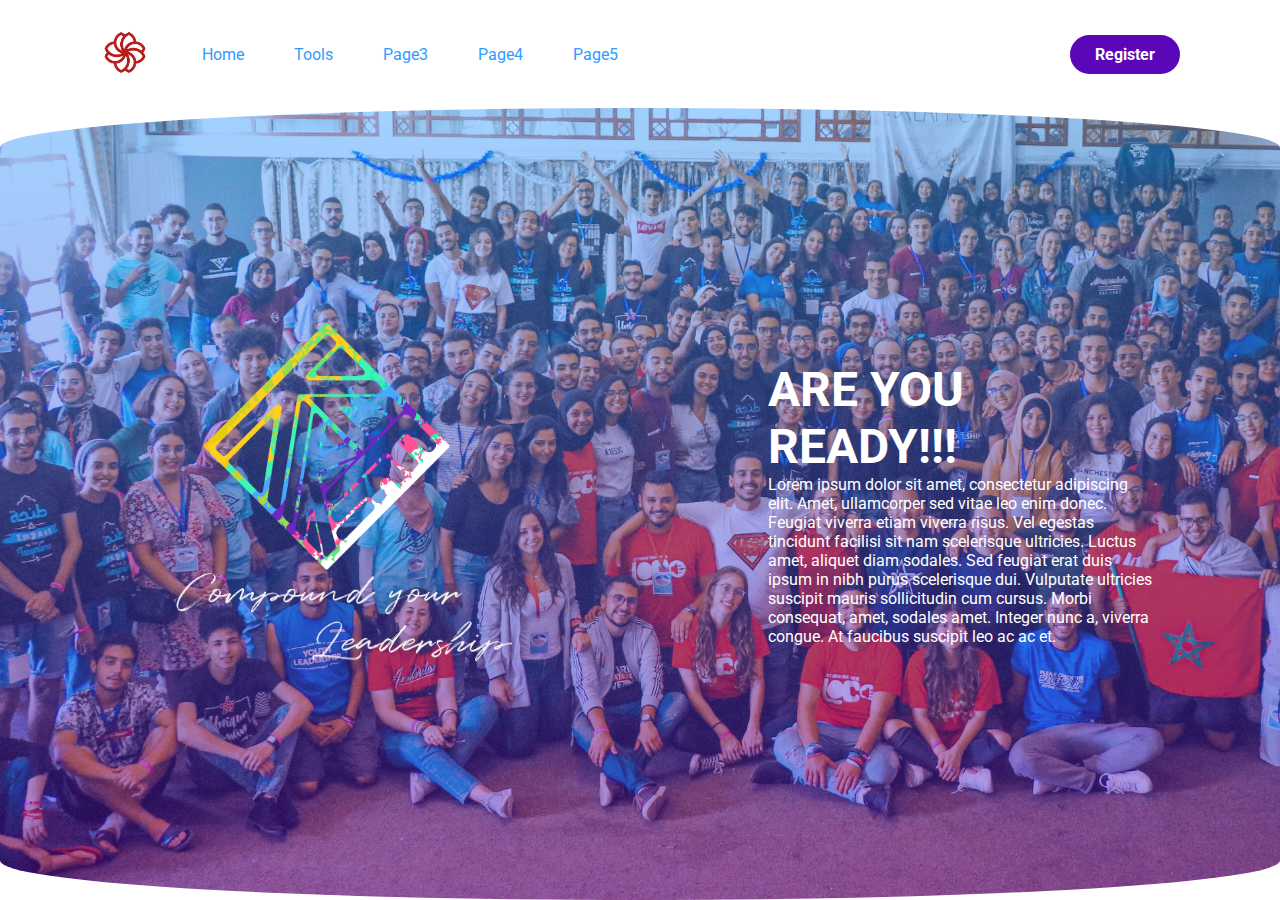
==== index.html @ 865fa2f1 "first commit" ====
<!DOCTYPE html>
<html lang="en">
<head>
    <meta charset="UTF-8">
    <meta name="viewport" content="width=device-width, initial-scale=1.0">
    <link rel="stylesheet" href="./styles/style.css">
    <link href="https://fonts.googleapis.com/css2?family=Roboto:wght@300;400;500;700&display=swap" rel="stylesheet">
    <title>Kick'Off</title>
</head>
<body>
    
    <header>
        <div class="logo">
            <img src="./images/IKIGAI.png" alt="IKIGAI's logo">
        </div>

        <div class="nav-bar">
            <ul>
                <li><a href="" class="link1">Home</a></li>
                <li><a href="" class="link2">Tools</a></li>
                <li><a href="" class="link3">Page3</a></li>
                <li><a href="" class="link4">Page4</a></li>
                <li><a href="" class="link5">Page5</a></li>
            </ul>
        </div>

        <a href="" class="register-btn">Register</a>
    </header>

    <div class="section1">
        <div class="hero-container">
            <img src="./images/logokick.png" alt="kick'off's logo" class="logo-kickoff">
            
    
            <div class="hero-section">
                <div class="attraction-phrase">ARE YOU READY!!!</div>
    
                <div class="countdown">
                    
                </div>
    
                <div class="hero-text">
                    Lorem ipsum dolor sit amet, consectetur adipiscing elit. Amet, ullamcorper sed vitae leo enim donec. Feugiat viverra etiam viverra risus. Vel egestas tincidunt facilisi sit nam scelerisque ultricies. Luctus amet, aliquet diam sodales. Sed feugiat erat duis ipsum in nibh purus scelerisque dui. Vulputate ultricies suscipit mauris sollicitudin cum cursus. Morbi consequat, amet, sodales amet. Integer nunc a, viverra congue. At faucibus suscipit leo ac ac et.
                </div>
            </div>
        </div>
    </div>

</body>
</html>
---- styles/style.css ----
* {
    margin: 0;
    padding: 0;
    box-sizing: border-box;
}

body, html {
    width: 100vw;
    overflow-x: hidden;
}

/* header styles */

header {
    position: fixed;
    z-index: 2;
    background: #fff;
    width: 100%;
    height: 12vh;
    display: flex;
    flex-direction: row;
    align-items: center;
    justify-content: space-between;
    padding: 10px 100px;
    font-family: 'roboto', sans-serif;
}

header .logo img {
    width: 50px;
}

header .nav-bar ul {
    position: relative;
    right: 200px;
    display: flex;
    flex-direction: row;
}

header .nav-bar ul li {
    list-style: none;
}

header .nav-bar ul li a {
    text-decoration: none;
    color: #2f9bff;
    padding: 10px 25px;
}

/* link hover animation (in progress)*/

header .nav-bar ul li::after {
    content: '';
    background: #5A06B9;
    position: absolute;
    bottom: 0;
    transform: translateX(-100%);
    width: 0px;
    height: 2px;
    z-index: -1;
    opacity: 0;
    transition: all 0.3s ease;
}

header .nav-bar ul li:hover:after {
    opacity: 1;
    width: 50px;
}

/* **************** */

.register-btn {
    color: #fff;
    background: #5A06B9;
    padding: 10px 25px;
    border-radius: 25px;
    font-weight: 700;
    text-decoration: none;
}

/* hero section styles */

.section1 {
    position: absolute;
    top: 12vh;
    width: 100vw;
    height: 88vh;
    display: flex;
    align-items: center;
    background: linear-gradient(180deg, rgba(47, 155, 255, 0.45) 0%, rgba(90, 6, 185, 0.45) 100%), url(../images/bg.jpg);
    border-bottom-left-radius: 100% 10%;
    border-bottom-right-radius: 100% 10%;
    border-top-left-radius: 100% 10%;
    border-top-right-radius: 100% 10%;
    background-repeat: no-repeat;
    background-size: cover;
}

.hero-container {
    width: 100%;
    display: flex;
    flex-direction: row;
    align-items: center;
    justify-content: space-around;
    color: white;
    font-family: 'roboto', sans-serif;
}

.logo-kickoff {
    position: relative;
    width: 30%;
}

.hero-section {
    width: 30%;
}

.attraction-phrase {
    font-size: 3em;
    font-weight: 700;
}

.hero-text {
    font-size: 1em;
    font-weight: 400;
}
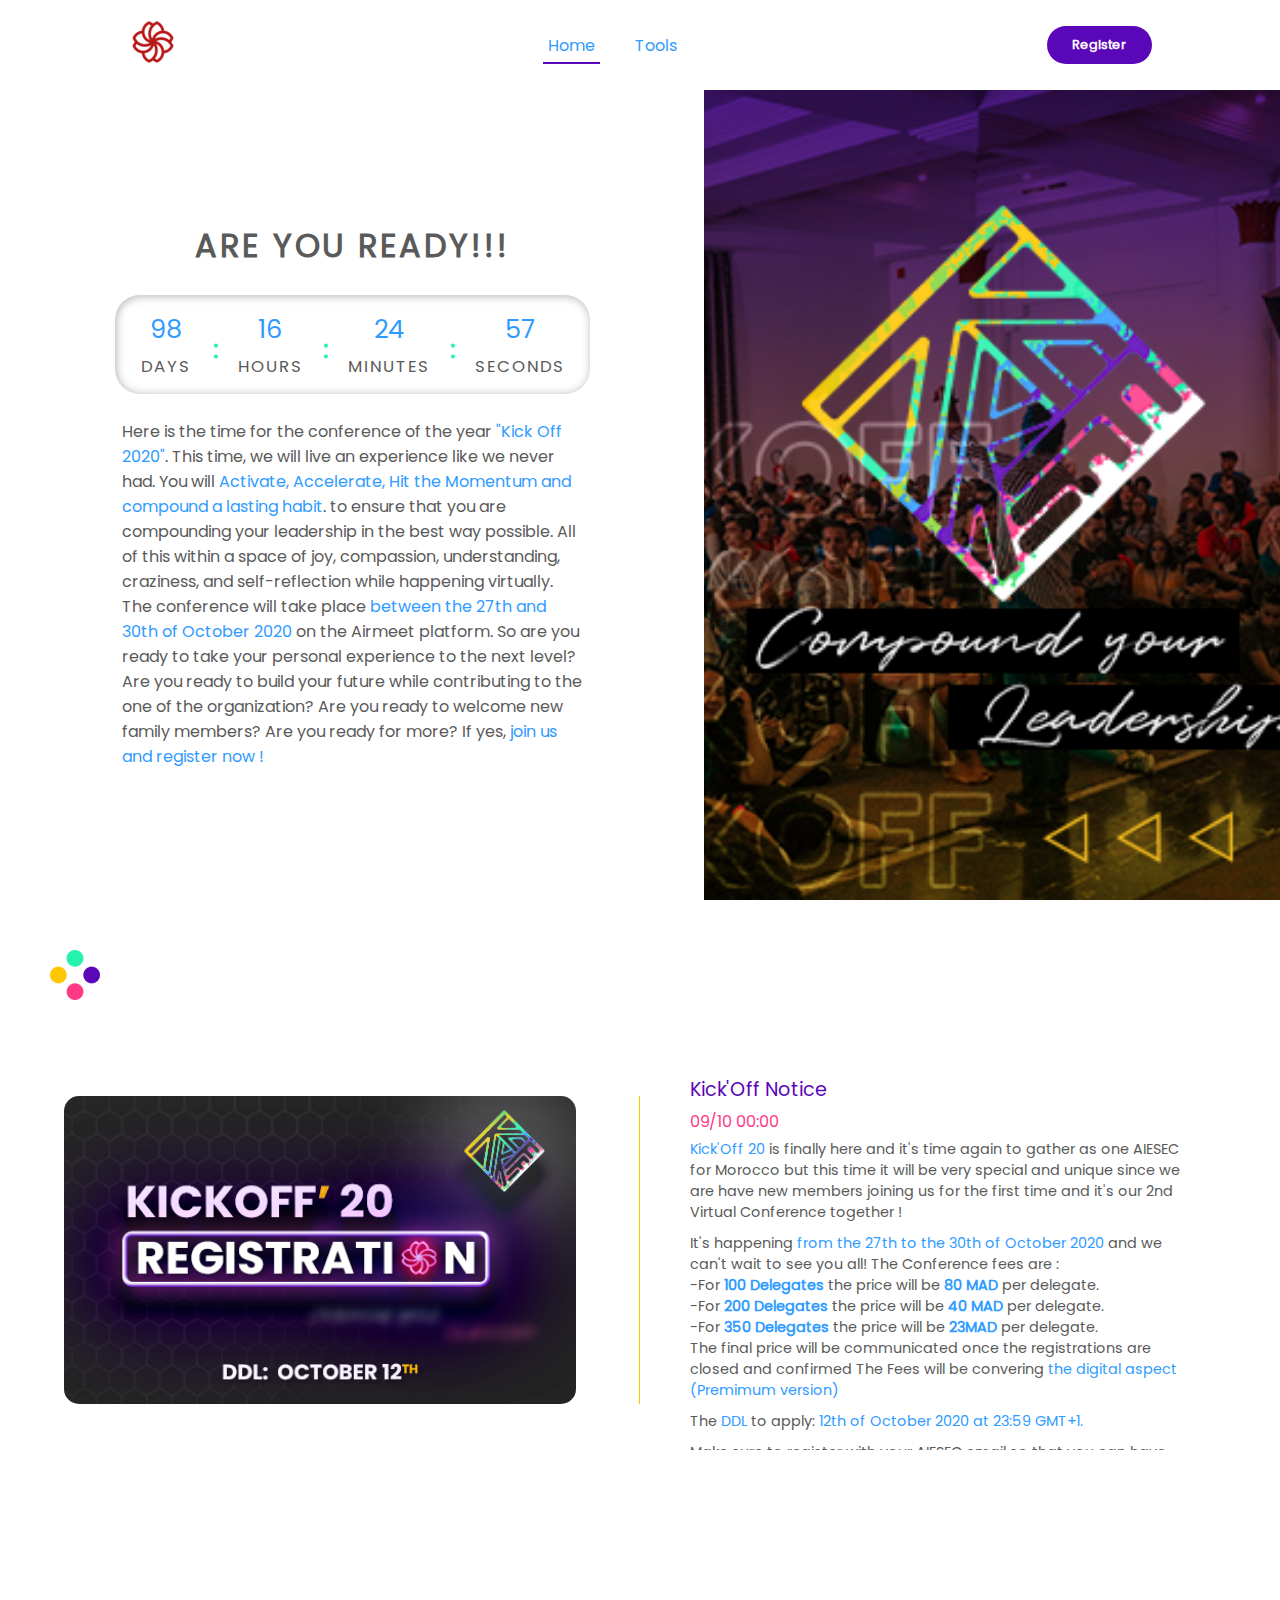
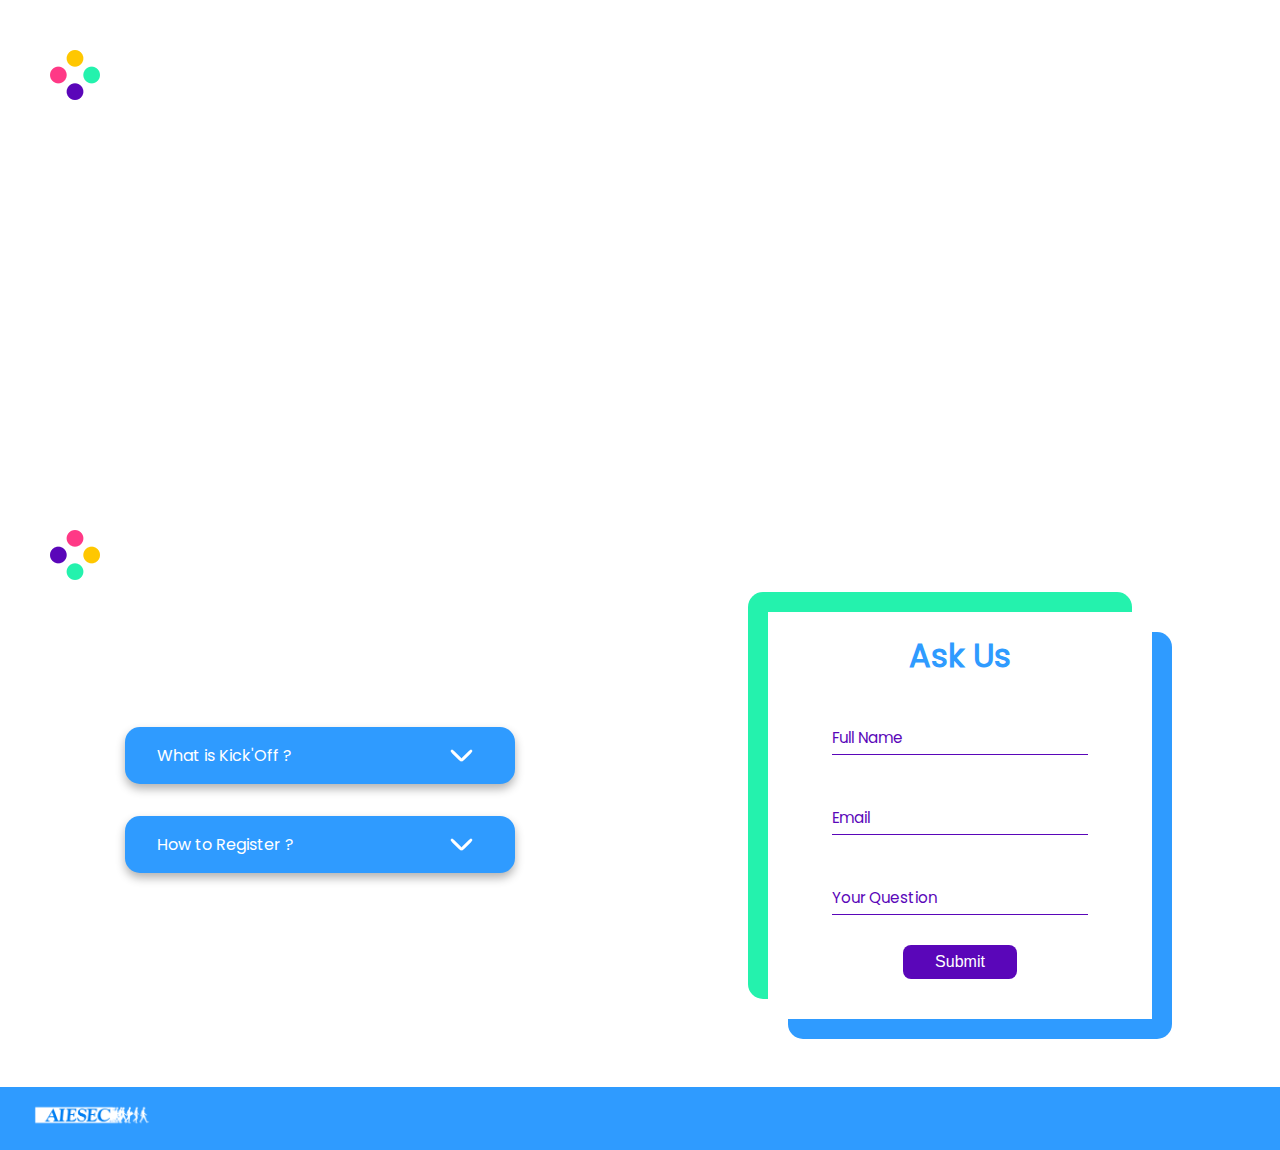
==== commit dc92748a: "commit" ====
--- a/index.html
+++ b/index.html
@@ -4,47 +4,306 @@
     <meta charset="UTF-8">
     <meta name="viewport" content="width=device-width, initial-scale=1.0">
     <link rel="stylesheet" href="./styles/style.css">
-    <link href="https://fonts.googleapis.com/css2?family=Roboto:wght@300;400;500;700&display=swap" rel="stylesheet">
+    <link href="https://fonts.googleapis.com/css2?family=Lato:wght@100;300;400;700&display=swap" rel="stylesheet">
+    <script src="https://cdnjs.cloudflare.com/ajax/libs/font-awesome/5.13.0/js/all.min.js" integrity="sha256-KzZiKy0DWYsnwMF+X1DvQngQ2/FxF7MF3Ff72XcpuPs=" crossorigin="anonymous"></script>
+    <script src="https://cdnjs.cloudflare.com/ajax/libs/jquery/3.5.1/jquery.min.js"
+    integrity="sha512-bLT0Qm9VnAYZDflyKcBaQ2gg0hSYNQrJ8RilYldYQ1FxQYoCLtUjuuRuZo+fjqhx/qtq/1itJ0C2ejDxltZVFg=="
+    crossorigin="anonymous"></script>
+    <script src="./app/countdown.js"></script>
+    <link rel="shortcut icon" href="./images/Logonotext.png" type="image/x-icon">
     <title>Kick'Off</title>
 </head>
 <body>
-    
-    <header>
-        <div class="logo">
-            <img src="./images/IKIGAI.png" alt="IKIGAI's logo">
+
+        <header>
+            <div class="logo">
+                <a href="http://aiesec.org.ma/" target="blank"><img src="./images/IKIGAI.png" alt="IKIGAI's logo"></a>
+            </div>
+    
+            <nav class="nav-bar">
+                <ul>
+                    <li class="active"><a href="index.html">Home</a></li>
+                    <li><a href="tools.html">Tools</a></li>
+                    <!-- <li><a href="">Page3</a></li>
+                    <li><a href="">Page4</a></li>
+                    <li><a href="">Page5</a></li> -->
+                </ul>
+            </nav>
+    
+            <a href="https://docs.google.com/forms/d/e/1FAIpQLSd0cgpL61pSbq9QSh-oVyb9ba2m7FX-TLFWpYero_SO0eTaPw/viewform?usp=sf_link" class="register-btn">Register</a>
+    
+            <div class="burger">
+                <div class="line1"></div>
+                <div class="line2"></div>
+                <div class="line3"></div>
+            </div>
+        </header>
+
+        
+        <div class="section1">
+            <div class="hero-section">
+                <div class="welcoming-phrase">ARE YOU READY!!!</div>
+    
+                <div class="countdown-main">
+                    <section id="countdown-container" class="countdown-container">
+                        <article id="js-countdown" class="countdown">
+                            <div class="date-part">
+                                <span id="js-days" class="number"></span>
+                                <span class="time">DAYS</span>
+                            </div>
+    
+                            <span id="js-separator" class="separator">:</span>
+    
+                            <div class="date-part">
+                                <span id="js-hours" class="number"></span>
+                                <span class="time">HOURS</span>
+                            </div>
+    
+                            <span id="js-separator" class="separator">:</span>
+    
+                            <div class="date-part">
+                                <span id="js-minutes" class="number"></span>
+                                <span class="time">MINUTES</span>
+                            </div>
+                            
+                            <span id="js-separator" class="separator">:</span>
+    
+                            <div class="date-part">
+                                <span id="js-seconds" class="number"></span>
+                                <span class="time">SECONDS</span>
+                            </div>
+                            
+                        </article>
+                    </section>
+                  </div>
+    
+                <div class="kickoff-text">
+                    Here is the time for the conference of the year <span style="color:#2f9bff;">"Kick Off 2020"</span>. This time, we will live an experience like we never had. You will <span style="color:#2f9bff;">Activate, Accelerate, Hit the Momentum and compound a lasting habit</span>. to ensure that you are compounding your leadership in the best way possible. All of this within a space of joy, compassion, understanding, craziness, and self-reflection while happening virtually. The conference will take place <span style="color:#2f9bff;">between the 27th and 30th of October 2020</span> on the Airmeet platform.
+                    So are you ready to take your personal experience to the next level? Are you ready to build your future while contributing to the one of the organization?  Are you ready to welcome new family members? Are you ready for more? If yes, <span style="color:#2f9bff;">join us and register now !</span>
+                </div>
+            </div>
+    
+            <div class="image-bg"></div>
+            
         </div>
-
-        <div class="nav-bar">
-            <ul>
-                <li><a href="" class="link1">Home</a></li>
-                <li><a href="" class="link2">Tools</a></li>
-                <li><a href="" class="link3">Page3</a></li>
-                <li><a href="" class="link4">Page4</a></li>
-                <li><a href="" class="link5">Page5</a></li>
-            </ul>
+    
+        <div class="section2">
+            <div class="title-news">
+                <img src="./images/icon.png" alt="" class="icon1">
+                <div class="news">News</div>
+            </div>
+            
+            <div class="main-article">
+                <img src="./images/image.png" alt="" class="main-picture">
+            </div>
+    
+            <div class="side-article">
+    
+                <div class="column">
+                    <div class="article">
+                        <img src="" alt="" class="picture">
+            
+                        <div class="header">Kick'Off Notice</div>
+    
+                        <div class="date">09/10  00:00</div>
+            
+                        <div class="text"><p><span style="color:#2f9bff;">Kick'Off 20</span> is finally here and it's time again to gather as one AIESEC for Morocco but this time it will be very special and unique since we are have new members joining us for the first time and it's our 2nd Virtual Conference together !</p>
+
+                            <p>It's happening <span style="color:#2f9bff;">from the 27th to the 30th of October 2020</span> and we can't wait to see you all!
+                            The Conference fees are :<br> 
+                            -For <span style="color:#2f9bff; font-weight: 700;">100 Delegates</span> the price will be <span style="color:#2f9bff; font-weight: 700;">80 MAD</span> per delegate.<br>
+                            -For <span style="color:#2f9bff; font-weight: 700;">200 Delegates</span> the price will be <span style="color:#2f9bff; font-weight: 700;">40 MAD</span> per delegate.<br>
+                            -For <span style="color:#2f9bff; font-weight: 700;">350 Delegates</span> the price will be <span style="color:#2f9bff; font-weight: 700;">23MAD</span> per delegate.<br>
+                            The final price will be communicated once the registrations are closed and confirmed
+                            The Fees will be convering <span style="color:#2f9bff;">the digital aspect (Premimum version)</span></p>
+        
+                            <p>The <span style="color:#2f9bff;">DDL</span> to apply: <span style="color:#2f9bff;">12th of October 2020 at 23:59 GMT+1.</span></p>
+        
+                            <p>Make sure to register with your AIESEC email so that you can have access to the platform.</p>
+                        </div>
+                    </div>
+    
+                    <div class="article">
+                        <img src="" alt="" class="picture">
+            
+                        <div class="header">Kick'Off Registration</div>
+    
+                        <div class="date">10/10  20:15</div>
+            
+                        <div class="text"><p>Hello dear network,
+                            We are happy to announce to you the very <span style="color: #2f9bff;">1st delegate</span> who registered for KICKOFF'20 <span style="color: #2f9bff;">Imane Beni Aich</span> 🔥</p>
+                            <p>We are looking forward to receiving your registrations.</p>
+                            <p style="color: #2f9bff;">Click on the "Register" button.</p>
+                        </div>
+                    </div>
+    
+                    <!-- <div class="article">
+                        <img src="" alt="" class="picture">
+            
+                        <div class="header">Lorem ipsum dolor sit amet</div>
+    
+                        <div class="date">15/09  20:15</div>
+            
+                        <div class="text">Lorem ipsum dolor sit amet, consectetur adipiscing elit. Amet, ullamcorper sed vitae leo enim donec. Feugiat viverra etiam viverra risus. Vel egestas tincidunt facilisi sit nam scelerisque ultricies. </div>
+                    </div>
+    
+                    <div class="article">
+                        <img src="" alt="" class="picture">
+            
+                        <div class="header">Lorem ipsum dolor sit amet</div>
+    
+                        <div class="date">15/09  20:15</div>
+            
+                        <div class="text">Lorem ipsum dolor sit amet, consectetur adipiscing elit. Amet, ullamcorper sed vitae leo enim donec. Feugiat viverra etiam viverra risus. Vel egestas tincidunt facilisi sit nam scelerisque ultricies. </div>
+                    </div>
+    
+                    <div class="article">
+                        <img src="" alt="" class="picture">
+            
+                        <div class="header">Lorem ipsum dolor sit amet</div>
+    
+                        <div class="date">15/09  20:15</div>
+            
+                        <div class="text">Lorem ipsum dolor sit amet, consectetur adipiscing elit. Amet, ullamcorper sed vitae leo enim donec. Feugiat viverra etiam viverra risus. Vel egestas tincidunt facilisi sit nam scelerisque ultricies. </div>
+                    </div>
+    
+                    <div class="article">
+                        <img src="" alt="" class="picture">
+            
+                        <div class="header">Lorem ipsum dolor sit amet</div>
+    
+                        <div class="date">15/09  20:15</div>
+            
+                        <div class="text">Lorem ipsum dolor sit amet, consectetur adipiscing elit. Amet, ullamcorper sed vitae leo enim donec. Feugiat viverra etiam viverra risus. Vel egestas tincidunt facilisi sit nam scelerisque ultricies. </div>
+                    </div>
+    
+                    <div class="article">
+                        <img src="" alt="" class="picture">
+            
+                        <div class="header">Lorem ipsum dolor sit amet</div>
+    
+                        <div class="date">15/09  20:15</div>
+            
+                        <div class="text">Lorem ipsum dolor sit amet, consectetur adipiscing elit. Amet, ullamcorper sed vitae leo enim donec. Feugiat viverra etiam viverra risus. Vel egestas tincidunt facilisi sit nam scelerisque ultricies. </div>
+                    </div> -->
+                </div>
+            </div>
         </div>
-
-        <a href="" class="register-btn">Register</a>
-    </header>
-
-    <div class="section1">
-        <div class="hero-container">
-            <img src="./images/logokick.png" alt="kick'off's logo" class="logo-kickoff">
-            
-    
-            <div class="hero-section">
-                <div class="attraction-phrase">ARE YOU READY!!!</div>
-    
-                <div class="countdown">
-                    
+    
+        <div class="section3">
+            <div class="title-teasers">
+                <img src="./images/icon.png" alt="" class="icon2">
+                <div class="teasers">Teasers</div>
+            </div>
+    
+            <div class="videos">
+                <iframe width="250" height="140" src="https://www.youtube.com/embed/BU0je8hX0xM" frameborder="0" allow="accelerometer; autoplay; clipboard-write; encrypted-media; gyroscope; picture-in-picture" allowfullscreen></iframe>
+                <iframe width="250" height="140" src="https://www.youtube.com/embed/mYQBUFx3V2Q" frameborder="0" allow="accelerometer; autoplay; clipboard-write; encrypted-media; gyroscope; picture-in-picture" allowfullscreen></iframe>
+                <iframe width="250" height="140" src="https://www.youtube.com/embed/7PGK7CHx4Xw" frameborder="0" allow="accelerometer; autoplay; clipboard-write; encrypted-media; gyroscope; picture-in-picture" allowfullscreen></iframe>
+                <iframe width="250" height="140" src="https://www.youtube.com/embed/Qmrm3aYex5Q" frameborder="0" allow="accelerometer; autoplay; clipboard-write; encrypted-media; gyroscope; picture-in-picture" allowfullscreen></iframe>
+                <iframe width="250" height="140" src="https://www.youtube.com/embed/1u-74sc4IIs" frameborder="0" allow="accelerometer; autoplay; clipboard-write; encrypted-media; gyroscope; picture-in-picture" allowfullscreen></iframe>
+            </div>
+        </div>
+    
+        <div class="section4">
+            <div class="title-FAQ">
+                <img src="./images/icon.png" alt="" class="icon3">
+                <div class="FAQ">F.A.Q.</div>
+            </div>
+    
+            <div class="question-cards">
+                <details class="card">
+                    <summary class="question">
+                        <span>What is Kick'Off ?</span>
+
+                        <div class="drop">
+                            <div class="left"></div>
+                            <div class="right"></div>
+                        </div>
+                    </summary>
+    
+                    <div class="content">
+                        This conference is an opportunity for all AIESECers to bond through several seminars, games and workshops. Also to share thoughts and ideas about new community projects in order to create a positive impact on the Moroccan community.
+                    </div>
+                </details>
+    
+                <details class="card">
+                    <summary class="question">
+                        <span>How to Register ?</span>
+
+                        <div class="drop">
+                            <div class="left"></div>
+                            <div class="right"></div>
+                        </div>
+                    </summary>
+    
+                    <div class="content">
+                        Click on the "Register" button above, fill the form, and make sure to read the notice in the news section before submitting your registration.
+                    </div>
+                </details>
+    
+                <!-- <details class="card">
+                    <summary class="question">
+                        <span>what is Kick'Off ?</span>
+
+                        <div class="drop">
+                            <div class="left"></div>
+                            <div class="right"></div>
+                        </div>
+                    </summary>
+    
+                    <div class="content">
+                        Lorem ipsum dolor sit amet, consectetur adipiscing elit, sed do eiusmod tempor incididunt ut labore et dolore magna aliqua.
+                    </div>
+                </details> -->
+            </div>
+
+            <div class="form-container">
+                <div class="form-title">
+                    Ask Us 
                 </div>
-    
-                <div class="hero-text">
-                    Lorem ipsum dolor sit amet, consectetur adipiscing elit. Amet, ullamcorper sed vitae leo enim donec. Feugiat viverra etiam viverra risus. Vel egestas tincidunt facilisi sit nam scelerisque ultricies. Luctus amet, aliquet diam sodales. Sed feugiat erat duis ipsum in nibh purus scelerisque dui. Vulputate ultricies suscipit mauris sollicitudin cum cursus. Morbi consequat, amet, sodales amet. Integer nunc a, viverra congue. At faucibus suscipit leo ac ac et.
-                </div>
+
+
+                <form class="kwes-form" action="https://kwes.io/api/foreign/forms/ZfrkLzXYi2vo3dYOUBwq" method="POST">
+                    <div class="form-label">
+                        <input name="name" type="text" required>
+                        <label class="label-text">
+                            <span>Full Name</span>
+                        </label>
+                    </div>
+
+                    <div class="form-label">
+                        <input name="Email" type="text" required>
+                        <label class="label-text">
+                            <span>Email</span>
+                        </label>
+                    </div>
+
+                    <div class="form-label">
+                        <input name="question" type="text" required>
+                        <label class="label-text">
+                            <span>Your Question</span>
+                        </label>
+                    </div>
+
+                    <button type="submit" value="Submit">Submit</button>
+                </form>
             </div>
         </div>
-    </div>
-
+    
+        <footer>
+            <div class="aiesec">
+                <a href="http://aiesec.org/" target="_blank" rel="noopener noreferrer"><img src="./images/AIESEC.png" alt="AIESEC's logo" class="logo-AIESEC"></a>
+            </div>
+    
+            <div class="contacts">
+    
+            </div>
+        </footer>
+
+    <script src="./app/nav.js"></script>
+    <script src="./app/app.js"></script>
+    <script src="./app/main.js"></script>
+    <script src="https://kwes.io/v2/kwes-script.js" defer></script>
 </body>
 </html>--- a/styles/style.css
+++ b/styles/style.css
@@ -1,126 +1,1231 @@
+@font-face {
+  font-family: 'poppins';
+  src: url(../fonts/Poppins/Poppins-Regular.ttf);
+}
+
 * {
-    margin: 0;
+  margin: 0;
+  padding: 0;
+  -webkit-box-sizing: border-box;
+          box-sizing: border-box;
+}
+
+body {
+  max-width: 100vw;
+  overflow-x: hidden;
+  display: -webkit-box;
+  display: -ms-flexbox;
+  display: flex;
+  -webkit-box-orient: vertical;
+  -webkit-box-direction: normal;
+      -ms-flex-direction: column;
+          flex-direction: column;
+  font-family: 'poppins', sans-serif;
+}
+
+::-webkit-scrollbar {
+  width: 0.8vw;
+  background: white;
+}
+
+::-webkit-scrollbar-track {
+  background: #dadada;
+  border-radius: 10px;
+}
+
+::-webkit-scrollbar-thumb {
+  background: #2f9bff;
+  border-radius: 10px;
+}
+
+::-webkit-scrollbar-thumb:hover {
+  background: #5a06b9;
+}
+
+header {
+  position: fixed;
+  width: 100vw;
+  height: 10vh;
+  padding: 10px 10%;
+  display: -webkit-box;
+  display: -ms-flexbox;
+  display: flex;
+  -webkit-box-orient: horizontal;
+  -webkit-box-direction: normal;
+      -ms-flex-direction: row;
+          flex-direction: row;
+  -webkit-box-align: center;
+      -ms-flex-align: center;
+          align-items: center;
+  -webkit-box-pack: justify;
+      -ms-flex-pack: justify;
+          justify-content: space-between;
+  background: #ffffff;
+  z-index: 10;
+}
+
+header .register-btn {
+  position: relative;
+  color: #ffffff;
+  background: #5a06b9;
+  padding: .8em 2em;
+  border-radius: 20px;
+  font-size: 1vw;
+  font-weight: 700;
+  text-decoration: none;
+  -webkit-transition: all 0.3s ease-in-out;
+  transition: all 0.3s ease-in-out;
+}
+
+header .register-btn:hover {
+  color: #5a06b9;
+  background: #ff3986;
+}
+
+header .nav-bar {
+  position: relative;
+  display: -webkit-box;
+  display: -ms-flexbox;
+  display: flex;
+  -webkit-box-align: center;
+      -ms-flex-align: center;
+          align-items: center;
+}
+
+header .nav-bar ul {
+  position: relative;
+  display: -webkit-box;
+  display: -ms-flexbox;
+  display: flex;
+  list-style: none;
+}
+
+header .nav-bar ul li {
+  position: relative;
+  padding: 0 15px;
+}
+
+header .nav-bar ul li a {
+  position: relative;
+  color: #2f9bff;
+  text-decoration: none;
+  padding: 5px;
+}
+
+header .nav-bar ul li a::after {
+  content: '';
+  background: #5a06b9;
+  position: absolute;
+  bottom: -2px;
+  left: 0;
+  width: 0px;
+  height: 2px;
+  z-index: -1;
+  opacity: 0;
+  -webkit-transition: all 0.3s ease;
+  transition: all 0.3s ease;
+}
+
+header .nav-bar ul li a:hover::after {
+  opacity: 1;
+  width: 100%;
+}
+
+header .nav-bar ul .active a {
+  border-bottom: solid 2px #5a06b9;
+}
+
+header .burger {
+  position: relative;
+  display: none;
+  -webkit-transform: rotate(180deg);
+          transform: rotate(180deg);
+  cursor: pointer;
+}
+
+header .burger .line1 {
+  width: 10px;
+  height: 3px;
+  background: #2f9bff;
+  -webkit-transition: all 0.3s ease-in;
+  transition: all 0.3s ease-in;
+}
+
+header .burger .line2 {
+  width: 15px;
+  height: 3px;
+  margin: 2px 0;
+  background: #2f9bff;
+  -webkit-transition: all 0.3s ease-in;
+  transition: all 0.3s ease-in;
+}
+
+header .burger .line3 {
+  width: 20px;
+  height: 3px;
+  background: #2f9bff;
+  -webkit-transition: all 0.3s ease-in;
+  transition: all 0.3s ease-in;
+}
+
+.section1 {
+  position: relative;
+  top: 10vh;
+  width: 100vw;
+  height: 90vh;
+  display: -webkit-box;
+  display: -ms-flexbox;
+  display: flex;
+  -webkit-box-orient: horizontal;
+  -webkit-box-direction: normal;
+      -ms-flex-direction: row;
+          flex-direction: row;
+  -webkit-box-align: center;
+      -ms-flex-align: center;
+          align-items: center;
+}
+
+.section1 .hero-section {
+  width: 55vw;
+  display: -webkit-box;
+  display: -ms-flexbox;
+  display: flex;
+  -webkit-box-orient: vertical;
+  -webkit-box-direction: normal;
+      -ms-flex-direction: column;
+          flex-direction: column;
+  -webkit-box-align: center;
+      -ms-flex-align: center;
+          align-items: center;
+  padding: 0 100px;
+}
+
+.section1 .hero-section .welcoming-phrase {
+  font-size: 2.5vw;
+  letter-spacing: 3px;
+  font-weight: 700;
+  color: #5a5a5a;
+}
+
+.section1 .hero-section .countdown-main {
+  margin: 25px 0;
+  padding: 0 25px;
+  border-radius: 25px;
+  background: white;
+  -webkit-box-shadow: inset 1px 1px 10px rgba(0, 0, 0, 0.3);
+          box-shadow: inset 1px 1px 10px rgba(0, 0, 0, 0.3);
+}
+
+.section1 .hero-section .countdown-main .countdown-container {
+  -webkit-font-smoothing: antialiased;
+  height: 100%;
+  display: -webkit-box;
+  display: -ms-flexbox;
+  display: flex;
+  -webkit-box-align: center;
+      -ms-flex-align: center;
+          align-items: center;
+  -webkit-box-pack: center;
+      -ms-flex-pack: center;
+          justify-content: center;
+  padding: 15px 0 5px;
+}
+
+.section1 .hero-section .countdown-main .countdown-container .countdown {
+  display: -webkit-box;
+  display: -ms-flexbox;
+  display: flex;
+  -webkit-box-align: center;
+      -ms-flex-align: center;
+          align-items: center;
+}
+
+.section1 .hero-section .countdown-main .countdown-container .number, .section1 .hero-section .countdown-main .countdown-container .separator {
+  color: #2f9bff;
+  padding: 0 10px;
+  font-size: 2vw;
+  position: relative;
+}
+
+.section1 .hero-section .countdown-main .countdown-container .separator {
+  color: #24f2ad;
+  font-weight: 700;
+  margin: 0 10px;
+}
+
+.section1 .hero-section .countdown-main .countdown-container .date-part {
+  display: -webkit-box;
+  display: -ms-flexbox;
+  display: flex;
+  -webkit-box-orient: vertical;
+  -webkit-box-direction: normal;
+      -ms-flex-direction: column;
+          flex-direction: column;
+  -webkit-box-align: center;
+      -ms-flex-align: center;
+          align-items: center;
+}
+
+.section1 .hero-section .countdown-main .countdown-container .date-part .time {
+  color: #5a5a5a;
+  font-size: 1.3vw;
+  letter-spacing: 2px;
+  padding: 5px 0 10px;
+}
+
+.section1 .hero-section .countdown-main .countdown-container .new, .section1 .hero-section .countdown-main .countdown-container .current {
+  color: #2f9bff;
+  position: relative;
+}
+
+.section1 .hero-section .countdown-main .countdown-container .new {
+  -webkit-animation: show-new 1s ease forwards;
+          animation: show-new 1s ease forwards;
+}
+
+.section1 .hero-section .countdown-main .countdown-container .old {
+  color: #2f9bff;
+  position: absolute;
+  left: 10px;
+  -webkit-animation: hide-old .7s ease forwards;
+          animation: hide-old .7s ease forwards;
+}
+
+.section1 .hero-section .countdown-main .countdown-container .countdown section {
+  position: relative;
+}
+
+@-webkit-keyframes show-new {
+  0% {
+    opacity: 0;
+  }
+  100% {
+    opacity: 1;
+  }
+}
+
+@keyframes show-new {
+  0% {
+    opacity: 0;
+  }
+  100% {
+    opacity: 1;
+  }
+}
+
+@-webkit-keyframes hide-old {
+  0% {
+    opacity: 1;
+  }
+  100% {
+    opacity: 0;
+  }
+}
+
+@keyframes hide-old {
+  0% {
+    opacity: 1;
+  }
+  100% {
+    opacity: 0;
+  }
+}
+
+.section1 .hero-section .kickoff-text {
+  width: 36vw;
+  color: #5a5a5a;
+}
+
+.section1 .hero-section .kickoff-text p {
+  font-size: .9em;
+  font-weight: 400;
+  margin-bottom: 10px;
+}
+
+.section1 .image-bg {
+  position: relative;
+  width: 45vw;
+  height: 90vh;
+  background: url(../images/Desktop.png);
+  background-position: center;
+  background-repeat: no-repeat;
+  background-size: cover;
+}
+
+.section2 {
+  position: relative;
+  padding: 100px 0;
+  top: 10vh;
+  width: 100vw;
+  display: -webkit-box;
+  display: -ms-flexbox;
+  display: flex;
+  -webkit-box-align: center;
+      -ms-flex-align: center;
+          align-items: center;
+}
+
+.section2 .title-news {
+  position: absolute;
+  top: 50px;
+  left: 50px;
+  display: -webkit-box;
+  display: -ms-flexbox;
+  display: flex;
+  -webkit-box-align: center;
+      -ms-flex-align: center;
+          align-items: center;
+  margin-bottom: 10px;
+}
+
+.section2 .title-news .icon1 {
+  width: 50px;
+}
+
+.section2 .title-news .news {
+  color: #5a06b9;
+  opacity: 0;
+  font-size: 2em;
+  font-weight: 400;
+  padding: 0 25px;
+}
+
+.section2 .main-article {
+  display: -webkit-box;
+  display: -ms-flexbox;
+  display: flex;
+  -webkit-box-orient: vertical;
+  -webkit-box-direction: normal;
+      -ms-flex-direction: column;
+          flex-direction: column;
+  -webkit-box-align: center;
+      -ms-flex-align: center;
+          align-items: center;
+  border-right: solid 1px #ffc700;
+  width: 50vw;
+}
+
+.section2 .main-article .main-picture {
+  width: 40vw;
+  border-radius: 15px;
+}
+
+.section2 .side-article {
+  padding: 50px;
+  width: 50vw;
+}
+
+.section2 .side-article .column {
+  height: 400px;
+  padding: 0 50px 0 0;
+  overflow-y: scroll;
+}
+
+.section2 .side-article .column .article .header {
+  color: #5a06b9;
+  font-size: 1.2em;
+}
+
+.section2 .side-article .column .article .date {
+  color: #ff3986;
+  padding: 5px 0;
+  font-size: 1em;
+}
+
+.section2 .side-article .column .article .text {
+  color: #5a5a5a;
+  font-size: .9em;
+  padding: 0;
+  border-bottom: #ffc700 solid 1px;
+}
+
+.section2 .side-article .column .article .text p {
+  margin-bottom: 10px;
+}
+
+.animate-icon1 .title-news .icon1 {
+  -webkit-animation: turn1 1s ease-in-out forwards 0.3s;
+          animation: turn1 1s ease-in-out forwards 0.3s;
+}
+
+.animate-icon1 .title-news .news {
+  -webkit-animation: color 2s ease-in-out forwards 0.3s;
+          animation: color 2s ease-in-out forwards 0.3s;
+}
+
+@-webkit-keyframes turn1 {
+  from {
+    -webkit-transform: rotate(0deg);
+            transform: rotate(0deg);
+  }
+  to {
+    -webkit-transform: rotate(720deg);
+            transform: rotate(720deg);
+  }
+}
+
+@keyframes turn1 {
+  from {
+    -webkit-transform: rotate(0deg);
+            transform: rotate(0deg);
+  }
+  to {
+    -webkit-transform: rotate(720deg);
+            transform: rotate(720deg);
+  }
+}
+
+.section3 {
+  position: relative;
+  top: 10vh;
+  width: 100vw;
+  -webkit-box-align: center;
+      -ms-flex-align: center;
+          align-items: center;
+  padding: 150px 2vw 50px 2vw;
+}
+
+.section3 .title-teasers {
+  position: absolute;
+  top: 50px;
+  left: 50px;
+  display: -webkit-box;
+  display: -ms-flexbox;
+  display: flex;
+  -webkit-box-align: center;
+      -ms-flex-align: center;
+          align-items: center;
+  margin-bottom: 10px;
+}
+
+.section3 .title-teasers .icon2 {
+  width: 50px;
+  -webkit-transform: rotate(90deg);
+          transform: rotate(90deg);
+}
+
+.section3 .title-teasers .teasers {
+  color: #24f2ad;
+  opacity: 0;
+  font-size: 2em;
+  font-weight: 400;
+  padding: 0 25px;
+}
+
+.section3 .videos {
+  position: relative;
+  display: -webkit-box;
+  display: -ms-flexbox;
+  display: flex;
+  -webkit-box-align: center;
+      -ms-flex-align: center;
+          align-items: center;
+  -webkit-box-pack: justify;
+      -ms-flex-pack: justify;
+          justify-content: space-between;
+  -ms-flex-wrap: wrap;
+      flex-wrap: wrap;
+}
+
+.section3 .videos iframe {
+  display: block;
+  padding: 10px;
+}
+
+.animate-icon2 .title-teasers .icon2 {
+  -webkit-animation: turn2 1s ease-in-out forwards 0.3s;
+          animation: turn2 1s ease-in-out forwards 0.3s;
+}
+
+.animate-icon2 .title-teasers .teasers {
+  -webkit-animation: color 2s ease-in-out forwards 0.3s;
+          animation: color 2s ease-in-out forwards 0.3s;
+}
+
+@-webkit-keyframes turn2 {
+  from {
+    -webkit-transform: rotate(90deg);
+            transform: rotate(90deg);
+  }
+  to {
+    -webkit-transform: rotate(810deg);
+            transform: rotate(810deg);
+  }
+}
+
+@keyframes turn2 {
+  from {
+    -webkit-transform: rotate(90deg);
+            transform: rotate(90deg);
+  }
+  to {
+    -webkit-transform: rotate(810deg);
+            transform: rotate(810deg);
+  }
+}
+
+.section4 {
+  position: relative;
+  top: 10vh;
+  width: 100vw;
+  display: -webkit-box;
+  display: -ms-flexbox;
+  display: flex;
+  -webkit-box-align: center;
+      -ms-flex-align: center;
+          align-items: center;
+  padding: 100px 0;
+}
+
+.section4 .title-FAQ {
+  position: absolute;
+  display: -webkit-box;
+  display: -ms-flexbox;
+  display: flex;
+  -webkit-box-align: center;
+      -ms-flex-align: center;
+          align-items: center;
+  top: 50px;
+  left: 50px;
+}
+
+.section4 .title-FAQ .icon3 {
+  width: 50px;
+  -webkit-transform: rotate(180deg);
+          transform: rotate(180deg);
+}
+
+.section4 .title-FAQ .FAQ {
+  color: #ffc700;
+  opacity: 0;
+  font-size: 2em;
+  font-weight: 400;
+  padding: 0 25px;
+}
+
+.section4 .question-cards {
+  position: relative;
+  top: 2em;
+  width: 50vw;
+  padding: 0 125px;
+}
+
+.section4 .question-cards .card {
+  margin-bottom: 2em;
+}
+
+.section4 .question-cards .card .question {
+  position: relative;
+  display: -webkit-box;
+  display: -ms-flexbox;
+  display: flex;
+  -webkit-box-align: center;
+      -ms-flex-align: center;
+          align-items: center;
+  z-index: 2;
+  padding: 1em 2em;
+  background: #2f9bff;
+  color: #ffffff;
+  cursor: pointer;
+  outline: none;
+  border-radius: 15px;
+  -webkit-box-shadow: 0 5px 10px rgba(0, 0, 0, 0.3);
+          box-shadow: 0 5px 10px rgba(0, 0, 0, 0.3);
+  -webkit-transition: all .3s ease-in;
+  transition: all .3s ease-in;
+}
+
+.section4 .question-cards .card .question:hover {
+  background: #24f2ad;
+}
+
+.section4 .question-cards .card .question::-webkit-details-marker {
+  display: none;
+}
+
+.section4 .question-cards .card .question .drop {
+  position: absolute;
+  right: 10%;
+  display: -webkit-box;
+  display: -ms-flexbox;
+  display: flex;
+  -webkit-box-align: center;
+      -ms-flex-align: center;
+          align-items: center;
+}
+
+.section4 .question-cards .card .question .drop .left, .section4 .question-cards .card .question .drop .right {
+  position: relative;
+  width: 15px;
+  height: 3px;
+  background: #ffffff;
+  border-radius: 20%;
+}
+
+.section4 .question-cards .card .question .drop .left {
+  right: -2.5px;
+  -webkit-transform: rotate(45deg);
+          transform: rotate(45deg);
+}
+
+.section4 .question-cards .card .question .drop .right {
+  left: -2.5px;
+  -webkit-transform: rotate(-45deg);
+          transform: rotate(-45deg);
+}
+
+.section4 .question-cards .card .content {
+  padding: 10px 20px;
+  color: #5a5a5a;
+  font-size: 1em;
+}
+
+.section4 .form-container {
+  position: relative;
+  top: 2em;
+  width: 30vw;
+  margin: 0 10vw;
+  display: -webkit-box;
+  display: -ms-flexbox;
+  display: flex;
+  -webkit-box-orient: vertical;
+  -webkit-box-direction: normal;
+      -ms-flex-direction: column;
+          flex-direction: column;
+  -webkit-box-align: center;
+      -ms-flex-align: center;
+          align-items: center;
+  padding: 20px 5vw;
+  background: #ffffff;
+}
+
+.section4 .form-container:after {
+  content: '';
+  position: absolute;
+  width: 100%;
+  height: 100%;
+  top: 0;
+  left: 0;
+  border-radius: 15px;
+  background: #2f9bff;
+  z-index: -11;
+  -webkit-transform: translate(20px, 20px);
+          transform: translate(20px, 20px);
+  -webkit-animation: float1 3s ease-in forwards infinite;
+          animation: float1 3s ease-in forwards infinite;
+}
+
+@-webkit-keyframes float1 {
+  25% {
+    -webkit-transform: translate(20px, 0);
+            transform: translate(20px, 0);
+  }
+  50% {
+    -webkit-transform: translate(0, 0);
+            transform: translate(0, 0);
+  }
+  75% {
+    -webkit-transform: translate(0, 20px);
+            transform: translate(0, 20px);
+  }
+  100% {
+    -webkit-transform: translate(20px, 20px);
+            transform: translate(20px, 20px);
+  }
+}
+
+@keyframes float1 {
+  25% {
+    -webkit-transform: translate(20px, 0);
+            transform: translate(20px, 0);
+  }
+  50% {
+    -webkit-transform: translate(0, 0);
+            transform: translate(0, 0);
+  }
+  75% {
+    -webkit-transform: translate(0, 20px);
+            transform: translate(0, 20px);
+  }
+  100% {
+    -webkit-transform: translate(20px, 20px);
+            transform: translate(20px, 20px);
+  }
+}
+
+.section4 .form-container:before {
+  content: '';
+  position: absolute;
+  width: 100%;
+  height: 100%;
+  top: 0;
+  left: 0;
+  border-radius: 15px;
+  background: #24f2ad;
+  z-index: -10;
+  -webkit-transform: translate(-20px, -20px);
+          transform: translate(-20px, -20px);
+  -webkit-animation: float2 3s ease-in forwards infinite;
+          animation: float2 3s ease-in forwards infinite;
+}
+
+@-webkit-keyframes float2 {
+  25% {
+    -webkit-transform: translate(-20px, 0);
+            transform: translate(-20px, 0);
+  }
+  50% {
+    -webkit-transform: translate(0, 0);
+            transform: translate(0, 0);
+  }
+  75% {
+    -webkit-transform: translate(0, -20px);
+            transform: translate(0, -20px);
+  }
+  100% {
+    -webkit-transform: translate(-20px, -20px);
+            transform: translate(-20px, -20px);
+  }
+}
+
+@keyframes float2 {
+  25% {
+    -webkit-transform: translate(-20px, 0);
+            transform: translate(-20px, 0);
+  }
+  50% {
+    -webkit-transform: translate(0, 0);
+            transform: translate(0, 0);
+  }
+  75% {
+    -webkit-transform: translate(0, -20px);
+            transform: translate(0, -20px);
+  }
+  100% {
+    -webkit-transform: translate(-20px, -20px);
+            transform: translate(-20px, -20px);
+  }
+}
+
+.section4 .form-container .form-title {
+  font-size: 2em;
+  font-weight: 600;
+  color: #2f9bff;
+  margin-bottom: 25px;
+}
+
+.section4 .form-container form {
+  display: -webkit-box;
+  display: -ms-flexbox;
+  display: flex;
+  -webkit-box-orient: vertical;
+  -webkit-box-direction: normal;
+      -ms-flex-direction: column;
+          flex-direction: column;
+  width: 20vw;
+  overflow: hidden;
+}
+
+.section4 .form-container form .form-label {
+  position: relative;
+  display: -webkit-box;
+  display: -ms-flexbox;
+  display: flex;
+  -webkit-box-orient: vertical;
+  -webkit-box-direction: normal;
+      -ms-flex-direction: column;
+          flex-direction: column;
+  -webkit-box-align: center;
+      -ms-flex-align: center;
+          align-items: center;
+  margin-bottom: 30px;
+}
+
+.section4 .form-container form .form-label input {
+  width: 20vw;
+  height: 50px;
+  padding-top: 20px;
+  padding-left: 10px;
+  border: none;
+  outline: none;
+}
+
+.section4 .form-container form .form-label label {
+  position: absolute;
+  color: #5a06b9;
+  font-weight: 400;
+  bottom: 0;
+  left: 0;
+  width: 20vw;
+  height: 50px;
+  pointer-events: none;
+  border-bottom: solid 1px #5a06b9;
+  font-size: .95em;
+}
+
+.section4 .form-container form .form-label label::after {
+  content: '';
+  position: absolute;
+  left: 0;
+  bottom: -1.5px;
+  width: 100%;
+  height: 100%;
+  border-bottom: solid 3px #ff3986;
+  -webkit-transform: translateX(-100%);
+          transform: translateX(-100%);
+  -webkit-transition: all .5s ease;
+  transition: all .5s ease;
+}
+
+.section4 .form-container form .form-label label span {
+  position: absolute;
+  bottom: 5px;
+  left: 0px;
+  -webkit-transition: all .5s ease;
+  transition: all .5s ease;
+}
+
+.section4 .form-container form .form-label input:focus + label span, .section4 .form-container form .form-label input:valid + label span, .section4 .form-container form .form-label .kw-field-error-message + label span {
+  -webkit-transform: translateY(-120%);
+          transform: translateY(-120%);
+  font-size: .8em;
+  color: #ff3986;
+}
+
+.section4 .form-container form .form-label input:focus + label::after, .section4 .form-container form .form-label input:valid + label::after {
+  -webkit-transform: translateX(0%);
+          transform: translateX(0%);
+}
+
+.section4 .form-container form .form-label .kw-field-error-message {
+  pointer-events: none;
+  color: #eb939f;
+  position: absolute;
+  bottom: 5px;
+  text-align: center;
+  left: 10px;
+  right: 10px;
+}
+
+.section4 .form-container form button {
+  border: none;
+  outline: none;
+  background: #5a06b9;
+  color: #ffffff;
+  font-size: 1em;
+  font-weight: 300;
+  padding: 8px 32px;
+  border-radius: 8px;
+  -ms-flex-item-align: center;
+      -ms-grid-row-align: center;
+      align-self: center;
+  cursor: pointer;
+  -webkit-transition: 0.3s ease-in;
+  transition: 0.3s ease-in;
+  margin-bottom: 20px;
+}
+
+.section4 .form-container form button:hover {
+  background: #ff3986;
+}
+
+details[open] summary ~ * {
+  -webkit-animation: sweep .3s ease-in;
+          animation: sweep .3s ease-in;
+}
+
+.animate-icon3 .title-FAQ .icon3 {
+  -webkit-animation: turn3 1s ease-in-out forwards 0.3s;
+          animation: turn3 1s ease-in-out forwards 0.3s;
+}
+
+.animate-icon3 .title-FAQ .FAQ {
+  -webkit-animation: color 2s ease-in-out forwards 0.3s;
+          animation: color 2s ease-in-out forwards 0.3s;
+}
+
+@-webkit-keyframes turn3 {
+  from {
+    -webkit-transform: rotate(180deg);
+            transform: rotate(180deg);
+  }
+  to {
+    -webkit-transform: rotate(900deg);
+            transform: rotate(900deg);
+  }
+}
+
+@keyframes turn3 {
+  from {
+    -webkit-transform: rotate(180deg);
+            transform: rotate(180deg);
+  }
+  to {
+    -webkit-transform: rotate(900deg);
+            transform: rotate(900deg);
+  }
+}
+
+footer {
+  position: relative;
+  top: 10vh;
+  width: 100vw;
+  background: #2f9bff;
+  padding: 1em 2em;
+  display: -webkit-box;
+  display: -ms-flexbox;
+  display: flex;
+  -webkit-box-align: center;
+      -ms-flex-align: center;
+          align-items: center;
+}
+
+footer .logo-AIESEC {
+  width: 120px;
+}
+
+@-webkit-keyframes sweep {
+  from {
+    opacity: 0;
+    margin-top: -20px;
+  }
+  to {
+    opacity: 1;
+    margin-top: 0;
+  }
+}
+
+@keyframes sweep {
+  from {
+    opacity: 0;
+    margin-top: -20px;
+  }
+  to {
+    opacity: 1;
+    margin-top: 0;
+  }
+}
+
+@-webkit-keyframes color {
+  50% {
+    opacity: 0;
+  }
+  100% {
+    opacity: 1;
+  }
+}
+
+@keyframes color {
+  50% {
+    opacity: 0;
+  }
+  100% {
+    opacity: 1;
+  }
+}
+
+@media screen and (max-width: 600px) {
+  header .register-btn {
+    font-size: 0.8em;
+    padding: .6em 1.6em;
+  }
+  header .nav-bar {
+    position: absolute;
+    top: 10vh;
+    right: 0;
+    height: 90vh;
+    width: 100vw;
+    background: #2f9bff;
+    -webkit-transform: translateX(100%);
+            transform: translateX(100%);
+    -webkit-transition: all 0.5s ease-in-out;
+    transition: all 0.5s ease-in-out;
+  }
+  header .nav-bar ul {
+    width: 100%;
+    height: 100%;
+    display: -webkit-box;
+    display: -ms-flexbox;
+    display: flex;
+    -webkit-box-orient: vertical;
+    -webkit-box-direction: normal;
+        -ms-flex-direction: column;
+            flex-direction: column;
+    -webkit-box-align: center;
+        -ms-flex-align: center;
+            align-items: center;
+    -ms-flex-pack: distribute;
+        justify-content: space-around;
+  }
+  header .nav-bar ul li {
+    width: 100%;
+    height: 100%;
+    border: solid 1px #ffffff;
+    display: -webkit-box;
+    display: -ms-flexbox;
+    display: flex;
+    -webkit-box-align: center;
+        -ms-flex-align: center;
+            align-items: center;
+    -webkit-box-pack: center;
+        -ms-flex-pack: center;
+            justify-content: center;
+  }
+  header .nav-bar ul li a {
+    padding: 20px 40%;
+    color: #ffffff;
+    font-weight: 600;
+  }
+  header .nav-bar ul .active a {
+    border: none;
+  }
+  header .burger {
+    display: block;
+  }
+  .section1 .hero-section .welcoming-phrase {
+    font-size: 1.6em;
+  }
+  .section1 .hero-section .countdown-main {
+    width: 90vw;
+  }
+  .section1 .hero-section .countdown-main .countdown-container .number, .section1 .hero-section .countdown-main .countdown-container .separator {
+    font-size: 1em;
+  }
+  .section1 .hero-section .countdown-main .countdown-container .separator {
+    margin: 0 1px;
+  }
+  .section1 .hero-section .countdown-main .countdown-container .date-part .time {
+    font-size: 10px;
+  }
+  .section1 .hero-section .kickoff-text {
+    width: 80%;
+    text-align: justify;
+  }
+  .section2 {
+    -webkit-box-orient: vertical;
+    -webkit-box-direction: normal;
+        -ms-flex-direction: column;
+            flex-direction: column;
+    padding-top: 150px;
+  }
+  .section2 .main-article {
+    width: 100%;
+  }
+  .section2 .main-article .main-picture {
+    width: 80vw;
+  }
+  .section2 .side-article {
+    width: 100%;
+    padding: 10vw;
+  }
+  .section2 .side-article .column {
+    width: 80vw;
+    height: auto;
+    overflow: visible;
     padding: 0;
-    box-sizing: border-box;
-}
-
-body, html {
+  }
+  .section3 .videos {
+    -webkit-box-orient: vertical;
+    -webkit-box-direction: normal;
+        -ms-flex-direction: column;
+            flex-direction: column;
+  }
+  .section3 .videos iframe {
+    width: auto;
+    height: auto;
+    padding: 20px 0;
+  }
+  .section4 {
+    -webkit-box-orient: vertical;
+    -webkit-box-direction: normal;
+        -ms-flex-direction: column;
+            flex-direction: column;
+    padding-top: 150px;
+  }
+  .section4 .question-cards {
+    width: 70%;
+    padding: 0;
+    margin-bottom: 50px;
+  }
+  .section4 .question-cards .card {
+    width: 100%;
+  }
+  .section4 .form-container {
+    width: 80vw;
+  }
+  .section4 .form-container form {
+    width: 100%;
+  }
+  .section4 .form-container form .form-label input {
+    width: 100%;
+  }
+  .section4 .form-container form .form-label label {
+    width: 100%;
+  }
+  .icon1, .icon2, .icon3, .icon4 {
+    width: 35px;
+  }
+}
+
+.nav-active {
+  -webkit-transform: translateX(0%) !important;
+          transform: translateX(0%) !important;
+}
+
+.toggle .line1 {
+  width: 20px !important;
+  -webkit-transform: rotate(-45deg) translate(-5px, 2px);
+          transform: rotate(-45deg) translate(-5px, 2px);
+}
+
+.toggle .line2 {
+  opacity: 0;
+}
+
+.toggle .line3 {
+  -webkit-transform: rotate(45deg) translate(-5px, -2px);
+          transform: rotate(45deg) translate(-5px, -2px);
+}
+
+@media screen and (max-width: 950px) {
+  .section1 {
+    -webkit-box-orient: vertical;
+    -webkit-box-direction: reverse;
+        -ms-flex-direction: column-reverse;
+            flex-direction: column-reverse;
+    height: auto;
+  }
+  .section1 .hero-section {
     width: 100vw;
-    overflow-x: hidden;
-}
-
-/* header styles */
-
-header {
-    position: fixed;
-    z-index: 2;
-    background: #fff;
-    width: 100%;
-    height: 12vh;
-    display: flex;
-    flex-direction: row;
-    align-items: center;
-    justify-content: space-between;
-    padding: 10px 100px;
-    font-family: 'roboto', sans-serif;
-}
-
-header .logo img {
-    width: 50px;
-}
-
-header .nav-bar ul {
-    position: relative;
-    right: 200px;
-    display: flex;
-    flex-direction: row;
-}
-
-header .nav-bar ul li {
-    list-style: none;
-}
-
-header .nav-bar ul li a {
-    text-decoration: none;
-    color: #2f9bff;
-    padding: 10px 25px;
-}
-
-/* link hover animation (in progress)*/
-
-header .nav-bar ul li::after {
-    content: '';
-    background: #5A06B9;
-    position: absolute;
-    bottom: 0;
-    transform: translateX(-100%);
-    width: 0px;
-    height: 2px;
-    z-index: -1;
-    opacity: 0;
-    transition: all 0.3s ease;
-}
-
-header .nav-bar ul li:hover:after {
-    opacity: 1;
-    width: 50px;
-}
-
-/* **************** */
-
-.register-btn {
-    color: #fff;
-    background: #5A06B9;
-    padding: 10px 25px;
-    border-radius: 25px;
-    font-weight: 700;
-    text-decoration: none;
-}
-
-/* hero section styles */
-
-.section1 {
-    position: absolute;
-    top: 12vh;
+    padding: 50px 0;
+  }
+  .section1 .image-bg {
+    background: url(../images/Mobile.png);
+    background-position: center;
+    background-size: cover;
+    background-repeat: no-repeat;
     width: 100vw;
-    height: 88vh;
-    display: flex;
-    align-items: center;
-    background: linear-gradient(180deg, rgba(47, 155, 255, 0.45) 0%, rgba(90, 6, 185, 0.45) 100%), url(../images/bg.jpg);
-    border-bottom-left-radius: 100% 10%;
-    border-bottom-right-radius: 100% 10%;
-    border-top-left-radius: 100% 10%;
-    border-top-right-radius: 100% 10%;
-    background-repeat: no-repeat;
-    background-size: cover;
-}
-
-.hero-container {
-    width: 100%;
-    display: flex;
-    flex-direction: row;
-    align-items: center;
-    justify-content: space-around;
-    color: white;
-    font-family: 'roboto', sans-serif;
-}
-
-.logo-kickoff {
-    position: relative;
-    width: 30%;
-}
-
-.hero-section {
-    width: 30%;
-}
-
-.attraction-phrase {
-    font-size: 3em;
-    font-weight: 700;
-}
-
-.hero-text {
-    font-size: 1em;
-    font-weight: 400;
-}
-
+    height: 40vh;
+    margin-bottom: 25px;
+  }
+}
+
+.flip {
+  -webkit-transform: rotate(180deg);
+          transform: rotate(180deg);
+  -webkit-transition: .3s ease-in;
+  transition: .3s ease-in;
+}
+
+@media screen and (max-width: 320px) {
+  .section1 .hero-section .countdown-main .countdown-container .number, .section1 .hero-section .countdown-main .countdown-container .separator {
+    padding: 0 3px;
+  }
+  .section1 .hero-section .countdown-main .countdown-container .old {
+    left: 3px;
+  }
+  .section2 .main-article .main-header {
+    font-size: 1.4em;
+  }
+}
+/*# sourceMappingURL=style.css.map */